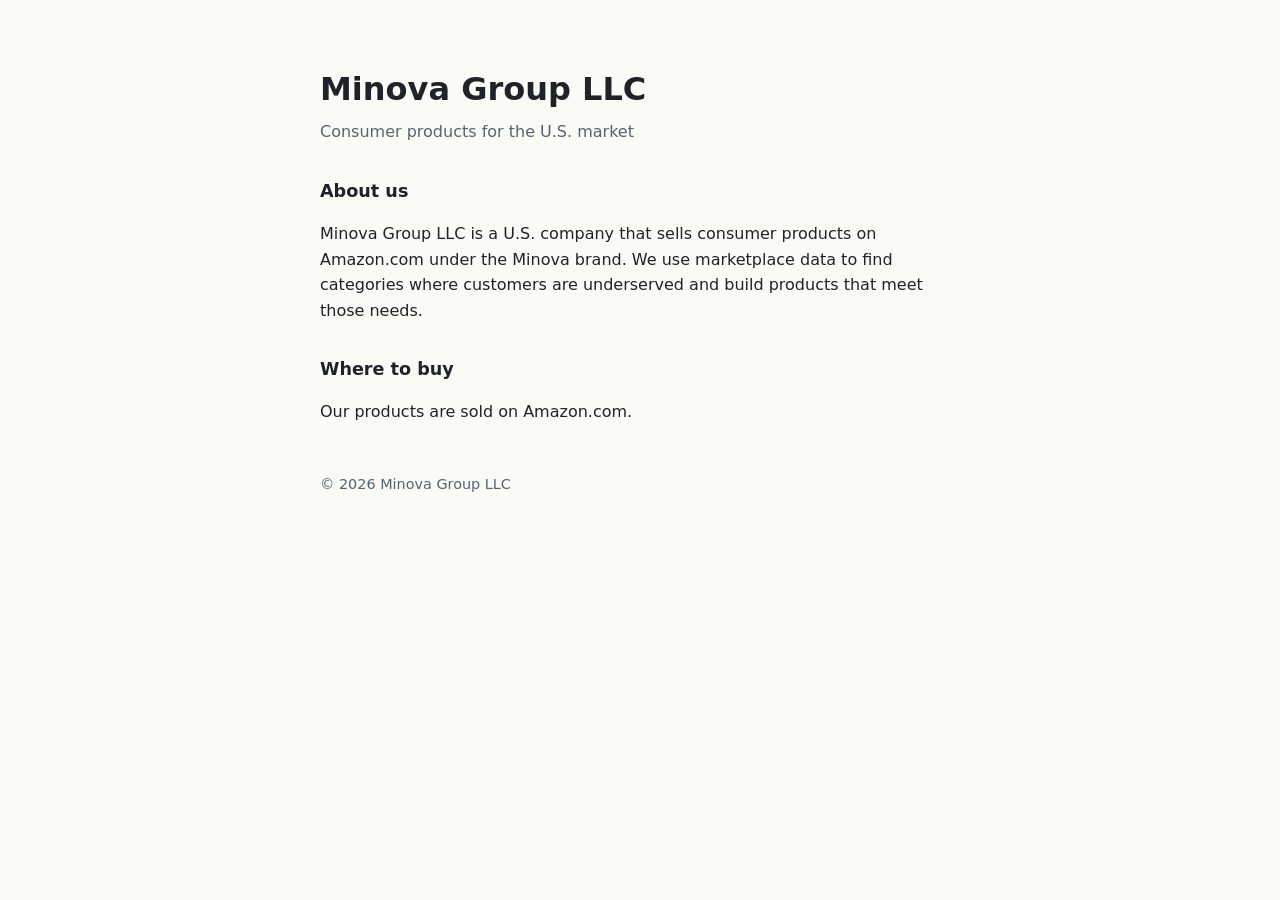
==== minova/index.html @ c59f87cc "Add Minova Group company page Co-Authored-By: Claude Opus 5.5 (1M context) <noreply@anthropic.com> C" ====
<!doctype html>
<html lang="en">
<head>
<meta charset="utf-8">
<meta name="viewport" content="width=device-width, initial-scale=1">
<title>Minova Group LLC</title>
<style>
  body { margin: 0; font-family: system-ui, -apple-system, "Segoe UI", sans-serif; color: #1f2328; background: #fafaf7; line-height: 1.6; }
  main { max-width: 640px; margin: 0 auto; padding: 64px 16px; }
  h1 { font-size: 2rem; margin: 0 0 4px; }
  .sub { color: #59636e; margin: 0 0 32px; }
  h2 { font-size: 1.1rem; margin: 32px 0 8px; }
  footer { margin-top: 48px; color: #59636e; font-size: .9rem; }
</style>
</head>
<body>
<main>
  <h1>Minova Group LLC</h1>
  <p class="sub">Consumer products for the U.S. market</p>
  <h2>About us</h2>
  <p>Minova Group LLC is a U.S. company that sells consumer products on Amazon.com under the Minova brand. We use marketplace data to find categories where customers are underserved and build products that meet those needs.</p>
  <h2>Where to buy</h2>
  <p>Our products are sold on Amazon.com.</p>
  <footer>&copy; 2026 Minova Group LLC</footer>
</main>
</body>
</html>
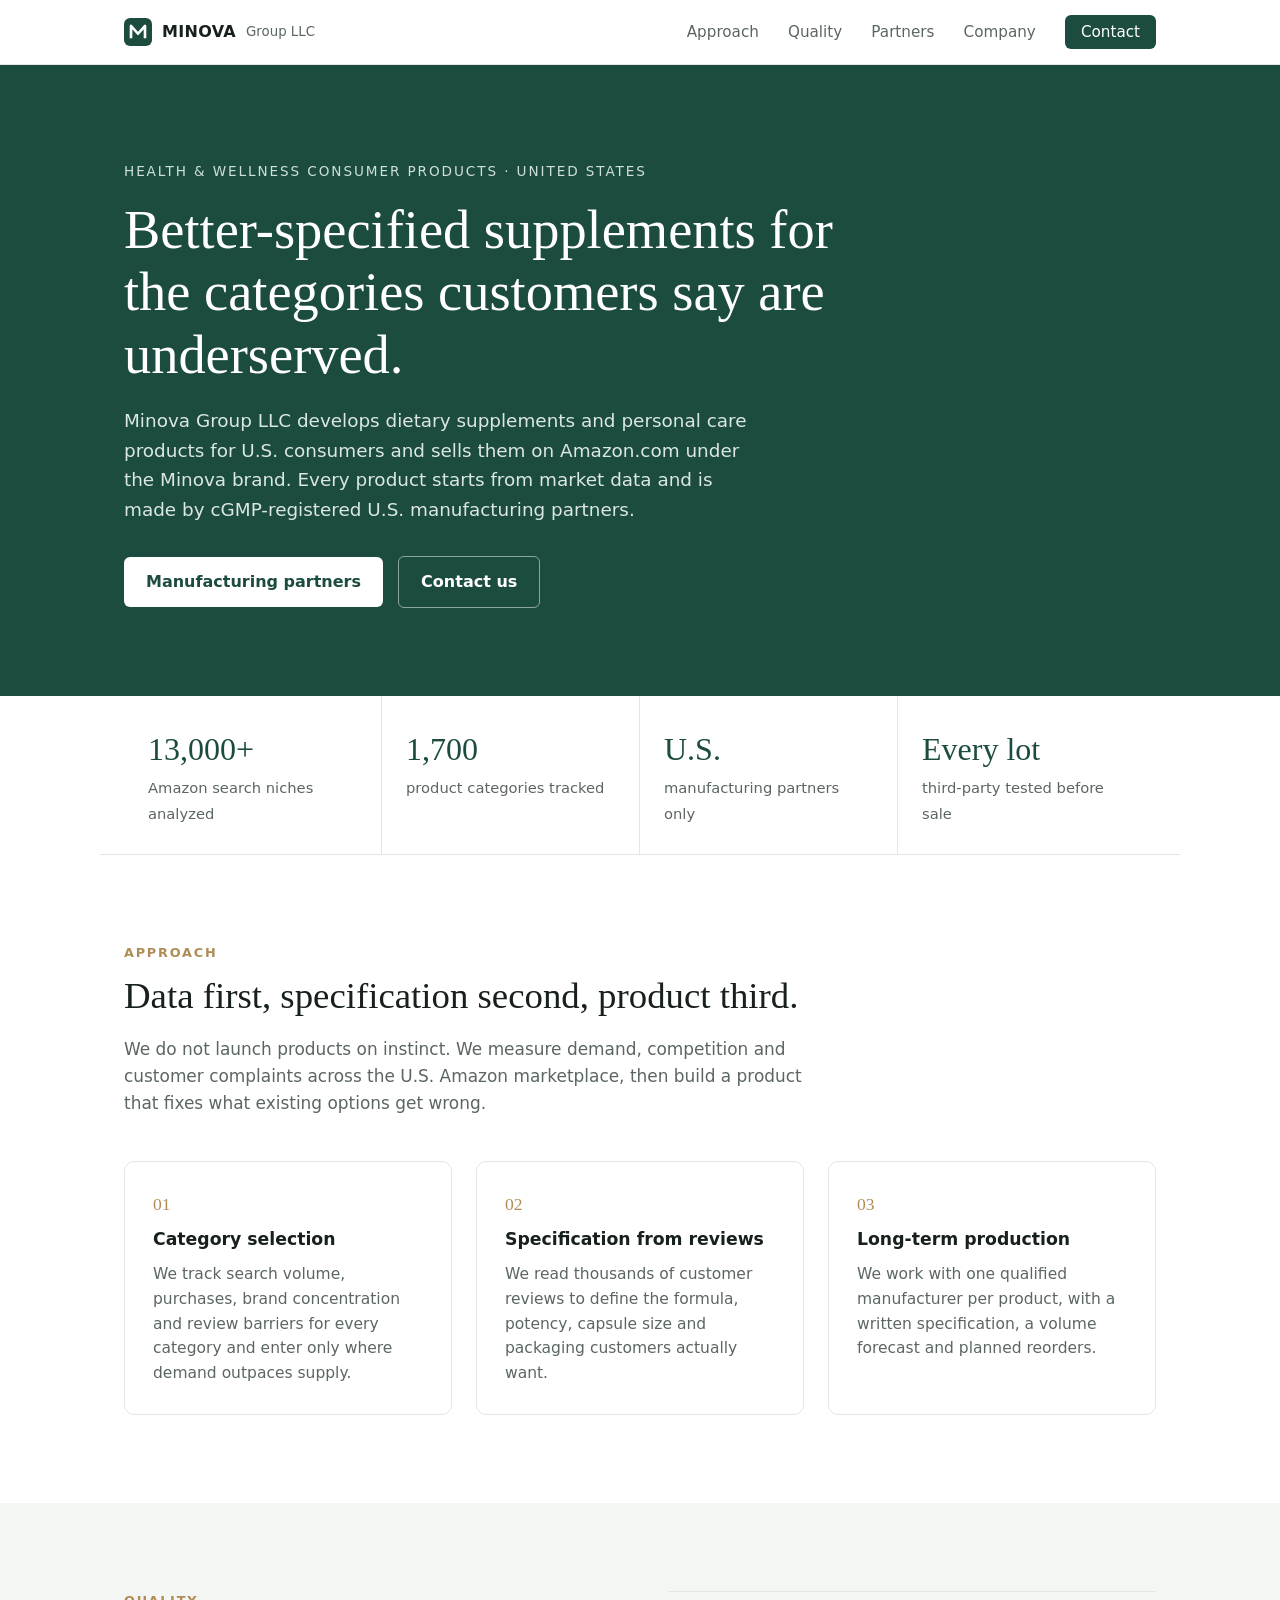
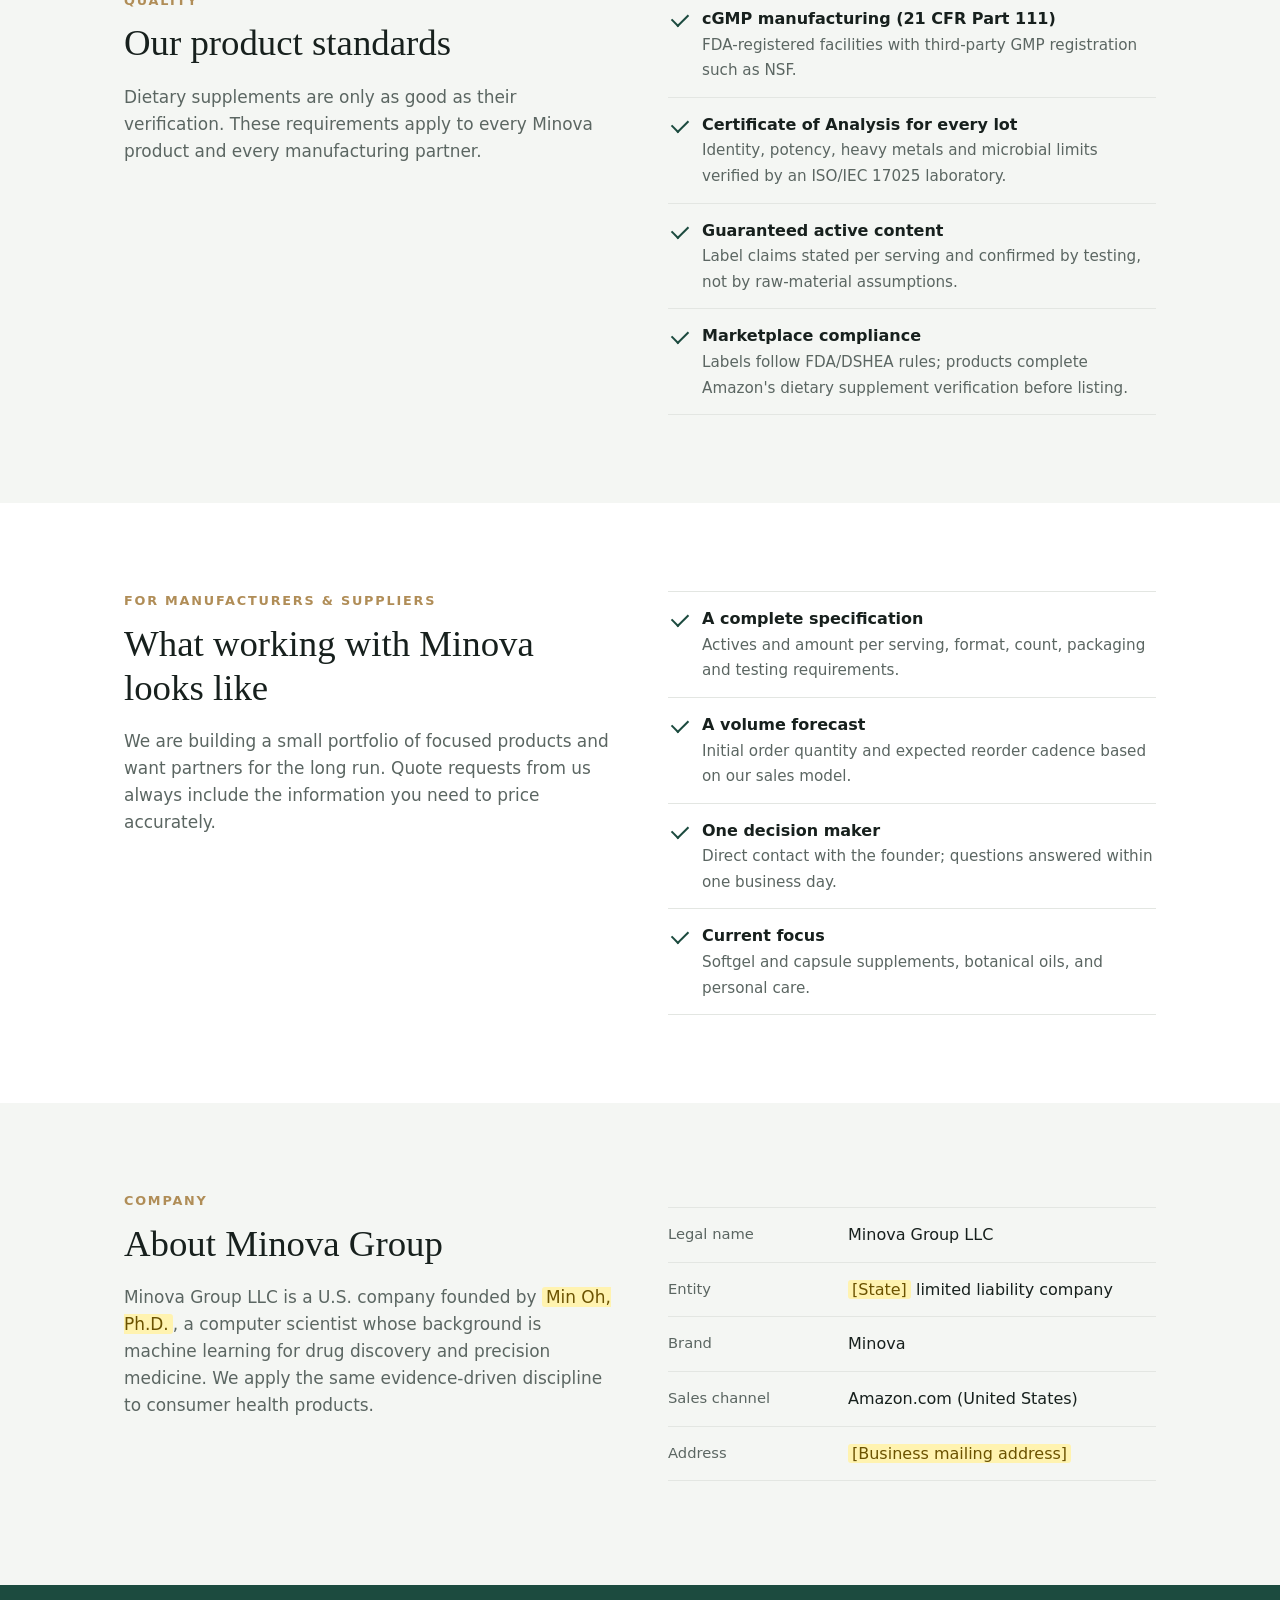
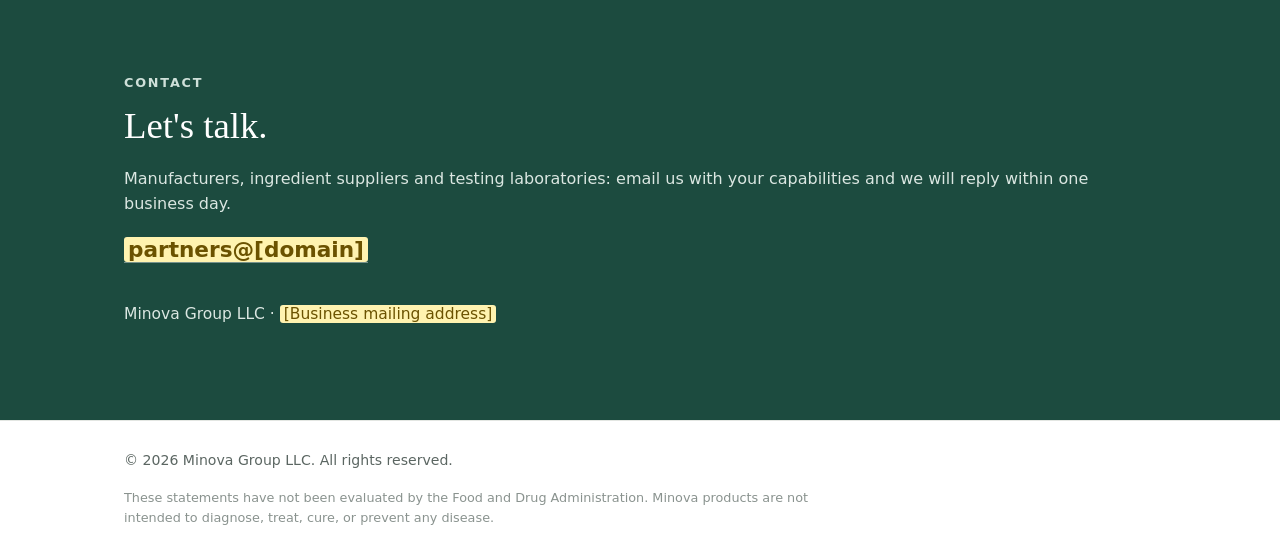
==== commit 127b225d: "Redesign Minova Group company page for supplier outreach Adds approach, quality standards, partner, " ====
--- a/minova/index.html
+++ b/minova/index.html
@@ -4,24 +4,210 @@
 <meta charset="utf-8">
 <meta name="viewport" content="width=device-width, initial-scale=1">
 <title>Minova Group LLC</title>
+<meta name="description" content="Minova Group LLC develops evidence-based dietary supplements and personal care products for U.S. consumers, sold on Amazon.com under the Minova brand.">
+<link rel="icon" href="data:image/svg+xml,%3Csvg xmlns='http://www.w3.org/2000/svg' viewBox='0 0 32 32'%3E%3Crect width='32' height='32' rx='7' fill='%231c4b3f'/%3E%3Cpath d='M8 23V9l8 9 8-9v14' fill='none' stroke='%23fff' stroke-width='3' stroke-linejoin='round'/%3E%3C/svg%3E">
 <style>
-  body { margin: 0; font-family: system-ui, -apple-system, "Segoe UI", sans-serif; color: #1f2328; background: #fafaf7; line-height: 1.6; }
-  main { max-width: 640px; margin: 0 auto; padding: 64px 16px; }
-  h1 { font-size: 2rem; margin: 0 0 4px; }
-  .sub { color: #59636e; margin: 0 0 32px; }
-  h2 { font-size: 1.1rem; margin: 32px 0 8px; }
-  footer { margin-top: 48px; color: #59636e; font-size: .9rem; }
+  :root {
+    --ink: #17201d; --muted: #5b6662; --line: #e3e6e2; --bg: #ffffff; --soft: #f4f6f3;
+    --brand: #1c4b3f; --brand-ink: #ffffff; --accent: #b08d57;
+  }
+  * { box-sizing: border-box; }
+  html { scroll-behavior: smooth; }
+  body { margin: 0; font-family: "Inter", system-ui, -apple-system, "Segoe UI", Roboto, sans-serif; color: var(--ink); background: var(--bg); line-height: 1.6; -webkit-font-smoothing: antialiased; }
+  a { color: var(--brand); }
+  .wrap { max-width: 1080px; margin: 0 auto; padding: 0 24px; }
+
+  header { position: sticky; top: 0; z-index: 10; background: rgba(255,255,255,.94); backdrop-filter: blur(6px); border-bottom: 1px solid var(--line); }
+  .bar { display: flex; align-items: center; justify-content: space-between; height: 64px; }
+  .logo { display: flex; align-items: center; gap: 10px; text-decoration: none; color: var(--ink); font-weight: 700; letter-spacing: .02em; }
+  .logo svg { width: 28px; height: 28px; }
+  .logo small { font-weight: 500; color: var(--muted); letter-spacing: 0; }
+  nav a { color: var(--muted); text-decoration: none; font-size: .95rem; margin-left: 24px; }
+  nav a:hover { color: var(--ink); }
+  nav a.cta { color: var(--brand-ink); background: var(--brand); padding: 8px 16px; border-radius: 6px; }
+
+  .hero { background: var(--brand); color: var(--brand-ink); padding: 96px 0 88px; }
+  .hero .eyebrow { color: #cfe0d9; font-size: .85rem; letter-spacing: .14em; text-transform: uppercase; margin: 0 0 16px; }
+  .hero h1 { font-family: Georgia, "Times New Roman", serif; font-weight: 400; font-size: clamp(2.1rem, 4.6vw, 3.4rem); line-height: 1.15; margin: 0 0 20px; max-width: 760px; }
+  .hero p.lead { font-size: 1.15rem; color: #dbe7e2; max-width: 640px; margin: 0 0 32px; }
+  .btn { display: inline-block; padding: 12px 22px; border-radius: 6px; text-decoration: none; font-weight: 600; }
+  .btn.light { background: #fff; color: var(--brand); }
+  .btn.ghost { color: #fff; border: 1px solid rgba(255,255,255,.5); margin-left: 10px; }
+
+  .stats { display: grid; grid-template-columns: repeat(4, 1fr); border-bottom: 1px solid var(--line); }
+  .stat { padding: 28px 24px; border-right: 1px solid var(--line); }
+  .stat:last-child { border-right: 0; }
+  .stat b { display: block; font-family: Georgia, serif; font-weight: 400; font-size: 2rem; color: var(--brand); }
+  .stat span { color: var(--muted); font-size: .92rem; }
+
+  section { padding: 88px 0; }
+  section.alt { background: var(--soft); }
+  .kicker { color: var(--accent); font-size: .8rem; letter-spacing: .14em; text-transform: uppercase; font-weight: 600; margin: 0 0 10px; }
+  h2 { font-family: Georgia, serif; font-weight: 400; font-size: clamp(1.7rem, 3vw, 2.3rem); line-height: 1.2; margin: 0 0 18px; }
+  .intro { max-width: 680px; color: var(--muted); font-size: 1.06rem; margin: 0 0 44px; }
+  .grid { display: grid; grid-template-columns: repeat(3, 1fr); gap: 24px; }
+  .card { background: #fff; border: 1px solid var(--line); border-radius: 10px; padding: 28px; }
+  .card .n { font-family: Georgia, serif; color: var(--accent); font-size: 1.1rem; }
+  .card h3 { font-size: 1.08rem; margin: 8px 0 8px; }
+  .card p { margin: 0; color: var(--muted); font-size: .97rem; }
+
+  .two { display: grid; grid-template-columns: 1fr 1fr; gap: 56px; align-items: start; }
+  ul.checks { list-style: none; padding: 0; margin: 0; }
+  ul.checks li { padding: 14px 0 14px 34px; border-top: 1px solid var(--line); position: relative; }
+  ul.checks li:last-child { border-bottom: 1px solid var(--line); }
+  ul.checks li::before { content: ""; position: absolute; left: 4px; top: 21px; width: 14px; height: 8px; border-left: 2px solid var(--brand); border-bottom: 2px solid var(--brand); transform: rotate(-45deg); }
+  ul.checks li b { display: block; }
+  ul.checks li span { color: var(--muted); font-size: .95rem; }
+
+  .facts { display: grid; grid-template-columns: 180px 1fr; gap: 0; border-top: 1px solid var(--line); }
+  .facts dt, .facts dd { margin: 0; padding: 14px 0; border-bottom: 1px solid var(--line); }
+  .facts dt { color: var(--muted); font-size: .92rem; }
+
+  .contact { background: var(--brand); color: #fff; }
+  .contact h2 { color: #fff; }
+  .contact p { color: #dbe7e2; }
+  .contact .mail { font-size: 1.35rem; color: #fff; font-weight: 600; text-decoration: none; border-bottom: 1px solid rgba(255,255,255,.4); }
+  .contact .list { margin-top: 28px; color: #dbe7e2; font-size: .97rem; }
+  .contact .list div { padding: 6px 0; }
+
+  footer { padding: 28px 0; color: var(--muted); font-size: .88rem; border-top: 1px solid var(--line); }
+  footer .wrap { display: flex; justify-content: space-between; gap: 16px; flex-wrap: wrap; }
+  .fine { font-size: .8rem; color: #8a938f; max-width: 720px; }
+
+  .todo { background: #fff3b0; color: #6b5200; padding: 0 4px; border-radius: 3px; }
+
+  @media (max-width: 860px) {
+    nav a:not(.cta) { display: none; }
+    .stats { grid-template-columns: repeat(2, 1fr); }
+    .stat:nth-child(2) { border-right: 0; }
+    .stat:nth-child(-n+2) { border-bottom: 1px solid var(--line); }
+    .grid, .two { grid-template-columns: 1fr; gap: 20px; }
+    .facts { grid-template-columns: 1fr; }
+    .facts dt { border-bottom: 0; padding-bottom: 0; }
+    section { padding: 64px 0; }
+    .hero { padding: 72px 0 64px; }
+    .btn.ghost { margin: 12px 0 0; }
+    .wrap { padding: 0 16px; }
+  }
 </style>
 </head>
 <body>
-<main>
-  <h1>Minova Group LLC</h1>
-  <p class="sub">Consumer products for the U.S. market</p>
-  <h2>About us</h2>
-  <p>Minova Group LLC is a U.S. company that sells consumer products on Amazon.com under the Minova brand. We use marketplace data to find categories where customers are underserved and build products that meet those needs.</p>
-  <h2>Where to buy</h2>
-  <p>Our products are sold on Amazon.com.</p>
-  <footer>&copy; 2026 Minova Group LLC</footer>
+
+<header>
+  <div class="wrap bar">
+    <a class="logo" href="#top" aria-label="Minova Group home">
+      <svg viewBox="0 0 32 32" aria-hidden="true"><rect width="32" height="32" rx="7" fill="#1c4b3f"/><path d="M8 23V9l8 9 8-9v14" fill="none" stroke="#fff" stroke-width="3" stroke-linejoin="round"/></svg>
+      MINOVA <small>Group LLC</small>
+    </a>
+    <nav>
+      <a href="#approach">Approach</a>
+      <a href="#quality">Quality</a>
+      <a href="#partners">Partners</a>
+      <a href="#company">Company</a>
+      <a class="cta" href="#contact">Contact</a>
+    </nav>
+  </div>
+</header>
+
+<main id="top">
+  <div class="hero">
+    <div class="wrap">
+      <p class="eyebrow">Health &amp; wellness consumer products · United States</p>
+      <h1>Better-specified supplements for the categories customers say are underserved.</h1>
+      <p class="lead">Minova Group LLC develops dietary supplements and personal care products for U.S. consumers and sells them on Amazon.com under the Minova brand. Every product starts from market data and is made by cGMP-registered U.S. manufacturing partners.</p>
+      <a class="btn light" href="#partners">Manufacturing partners</a>
+      <a class="btn ghost" href="#contact">Contact us</a>
+    </div>
+  </div>
+
+  <div class="wrap stats">
+    <div class="stat"><b>13,000+</b><span>Amazon search niches analyzed</span></div>
+    <div class="stat"><b>1,700</b><span>product categories tracked</span></div>
+    <div class="stat"><b>U.S.</b><span>manufacturing partners only</span></div>
+    <div class="stat"><b>Every lot</b><span>third-party tested before sale</span></div>
+  </div>
+
+  <section id="approach">
+    <div class="wrap">
+      <p class="kicker">Approach</p>
+      <h2>Data first, specification second, product third.</h2>
+      <p class="intro">We do not launch products on instinct. We measure demand, competition and customer complaints across the U.S. Amazon marketplace, then build a product that fixes what existing options get wrong.</p>
+      <div class="grid">
+        <div class="card"><div class="n">01</div><h3>Category selection</h3><p>We track search volume, purchases, brand concentration and review barriers for every category and enter only where demand outpaces supply.</p></div>
+        <div class="card"><div class="n">02</div><h3>Specification from reviews</h3><p>We read thousands of customer reviews to define the formula, potency, capsule size and packaging customers actually want.</p></div>
+        <div class="card"><div class="n">03</div><h3>Long-term production</h3><p>We work with one qualified manufacturer per product, with a written specification, a volume forecast and planned reorders.</p></div>
+      </div>
+    </div>
+  </section>
+
+  <section id="quality" class="alt">
+    <div class="wrap two">
+      <div>
+        <p class="kicker">Quality</p>
+        <h2>Our product standards</h2>
+        <p class="intro" style="margin-bottom:0">Dietary supplements are only as good as their verification. These requirements apply to every Minova product and every manufacturing partner.</p>
+      </div>
+      <ul class="checks">
+        <li><b>cGMP manufacturing (21 CFR Part 111)</b><span>FDA-registered facilities with third-party GMP registration such as NSF.</span></li>
+        <li><b>Certificate of Analysis for every lot</b><span>Identity, potency, heavy metals and microbial limits verified by an ISO/IEC 17025 laboratory.</span></li>
+        <li><b>Guaranteed active content</b><span>Label claims stated per serving and confirmed by testing, not by raw-material assumptions.</span></li>
+        <li><b>Marketplace compliance</b><span>Labels follow FDA/DSHEA rules; products complete Amazon's dietary supplement verification before listing.</span></li>
+      </ul>
+    </div>
+  </section>
+
+  <section id="partners">
+    <div class="wrap two">
+      <div>
+        <p class="kicker">For manufacturers &amp; suppliers</p>
+        <h2>What working with Minova looks like</h2>
+        <p class="intro" style="margin-bottom:0">We are building a small portfolio of focused products and want partners for the long run. Quote requests from us always include the information you need to price accurately.</p>
+      </div>
+      <ul class="checks">
+        <li><b>A complete specification</b><span>Actives and amount per serving, format, count, packaging and testing requirements.</span></li>
+        <li><b>A volume forecast</b><span>Initial order quantity and expected reorder cadence based on our sales model.</span></li>
+        <li><b>One decision maker</b><span>Direct contact with the founder; questions answered within one business day.</span></li>
+        <li><b>Current focus</b><span>Softgel and capsule supplements, botanical oils, and personal care.</span></li>
+      </ul>
+    </div>
+  </section>
+
+  <section id="company" class="alt">
+    <div class="wrap two">
+      <div>
+        <p class="kicker">Company</p>
+        <h2>About Minova Group</h2>
+        <p class="intro">Minova Group LLC is a U.S. company founded by <span class="todo">Min Oh, Ph.D.</span>, a computer scientist whose background is machine learning for drug discovery and precision medicine. We apply the same evidence-driven discipline to consumer health products.</p>
+      </div>
+      <dl class="facts">
+        <dt>Legal name</dt><dd>Minova Group LLC</dd>
+        <dt>Entity</dt><dd><span class="todo">[State]</span> limited liability company</dd>
+        <dt>Brand</dt><dd>Minova</dd>
+        <dt>Sales channel</dt><dd>Amazon.com (United States)</dd>
+        <dt>Address</dt><dd><span class="todo">[Business mailing address]</span></dd>
+      </dl>
+    </div>
+  </section>
+
+  <section id="contact" class="contact">
+    <div class="wrap">
+      <p class="kicker" style="color:#cfe0d9">Contact</p>
+      <h2>Let's talk.</h2>
+      <p>Manufacturers, ingredient suppliers and testing laboratories: email us with your capabilities and we will reply within one business day.</p>
+      <a class="mail" href="mailto:partners@minovagroup.com"><span class="todo">partners@[domain]</span></a>
+      <div class="list">
+        <div>Minova Group LLC · <span class="todo">[Business mailing address]</span></div>
+      </div>
+    </div>
+  </section>
 </main>
+
+<footer>
+  <div class="wrap">
+    <span>&copy; 2026 Minova Group LLC. All rights reserved.</span>
+    <span class="fine">These statements have not been evaluated by the Food and Drug Administration. Minova products are not intended to diagnose, treat, cure, or prevent any disease.</span>
+  </div>
+</footer>
+
 </body>
 </html>
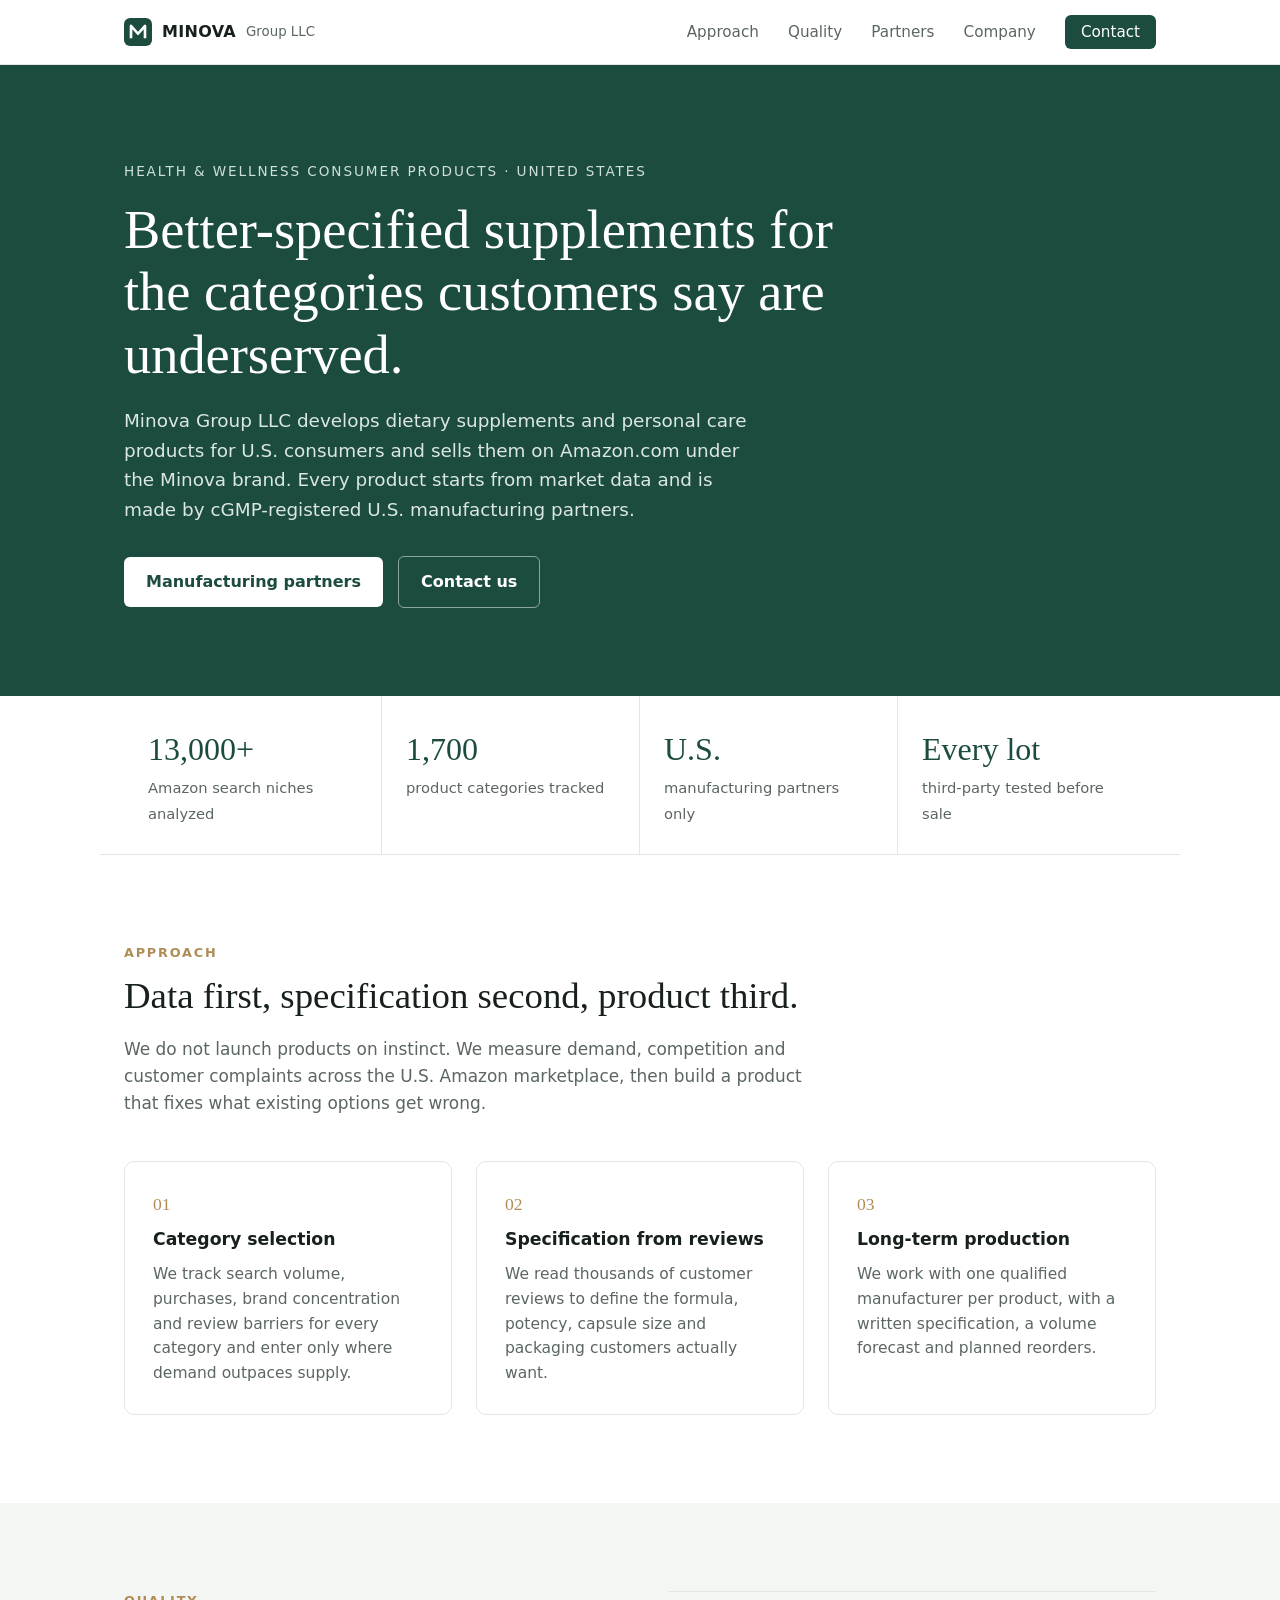
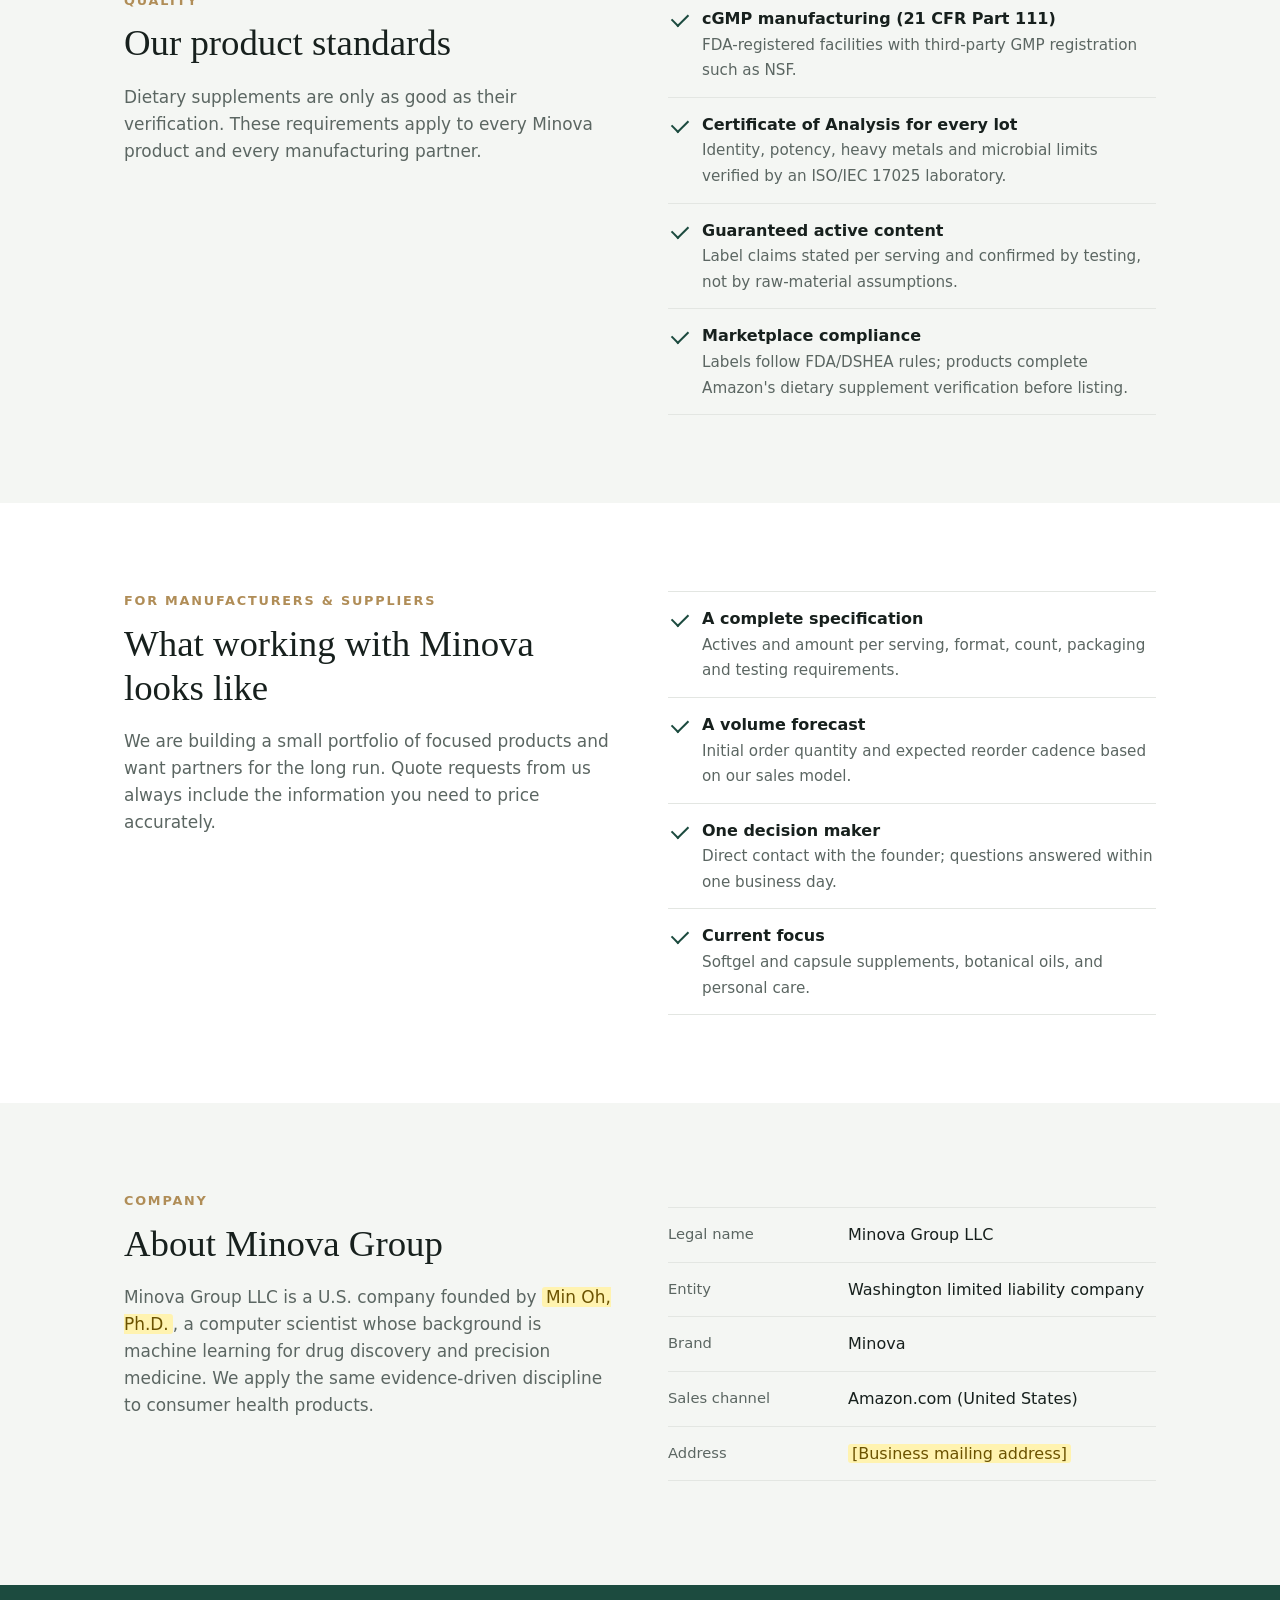
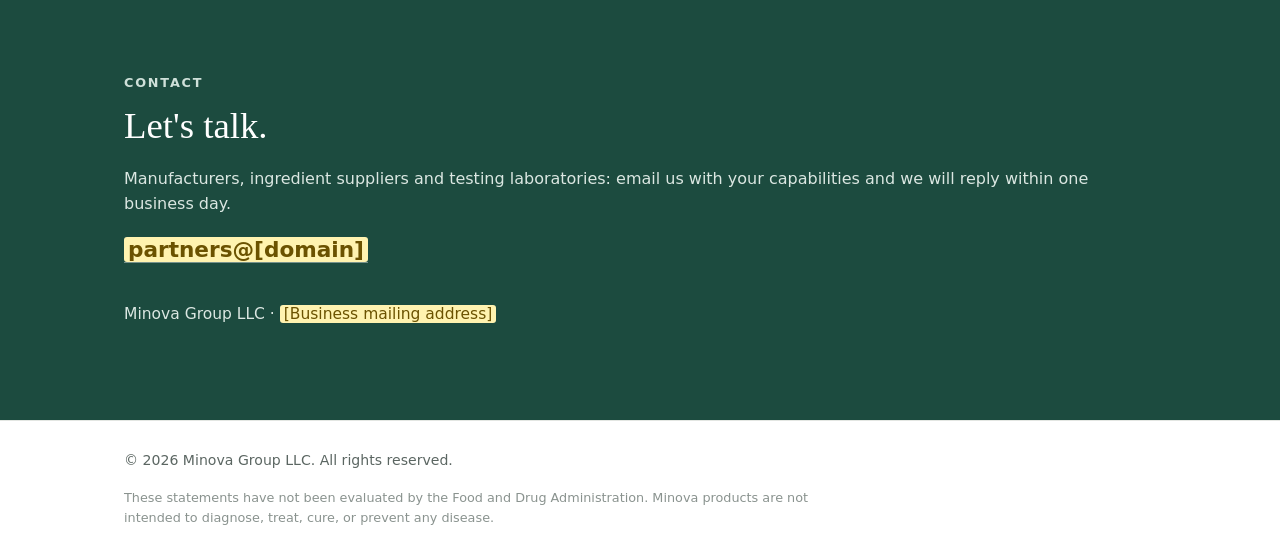
==== commit 0e05a7a2: "Set entity state to Washington Co-Authored-By: Claude Opus 5.5 <noreply@anthropic.com> Claude-Sessio" ====
--- a/minova/index.html
+++ b/minova/index.html
@@ -181,7 +181,7 @@
       </div>
       <dl class="facts">
         <dt>Legal name</dt><dd>Minova Group LLC</dd>
-        <dt>Entity</dt><dd><span class="todo">[State]</span> limited liability company</dd>
+        <dt>Entity</dt><dd>Washington limited liability company</dd>
         <dt>Brand</dt><dd>Minova</dd>
         <dt>Sales channel</dt><dd>Amazon.com (United States)</dd>
         <dt>Address</dt><dd><span class="todo">[Business mailing address]</span></dd>
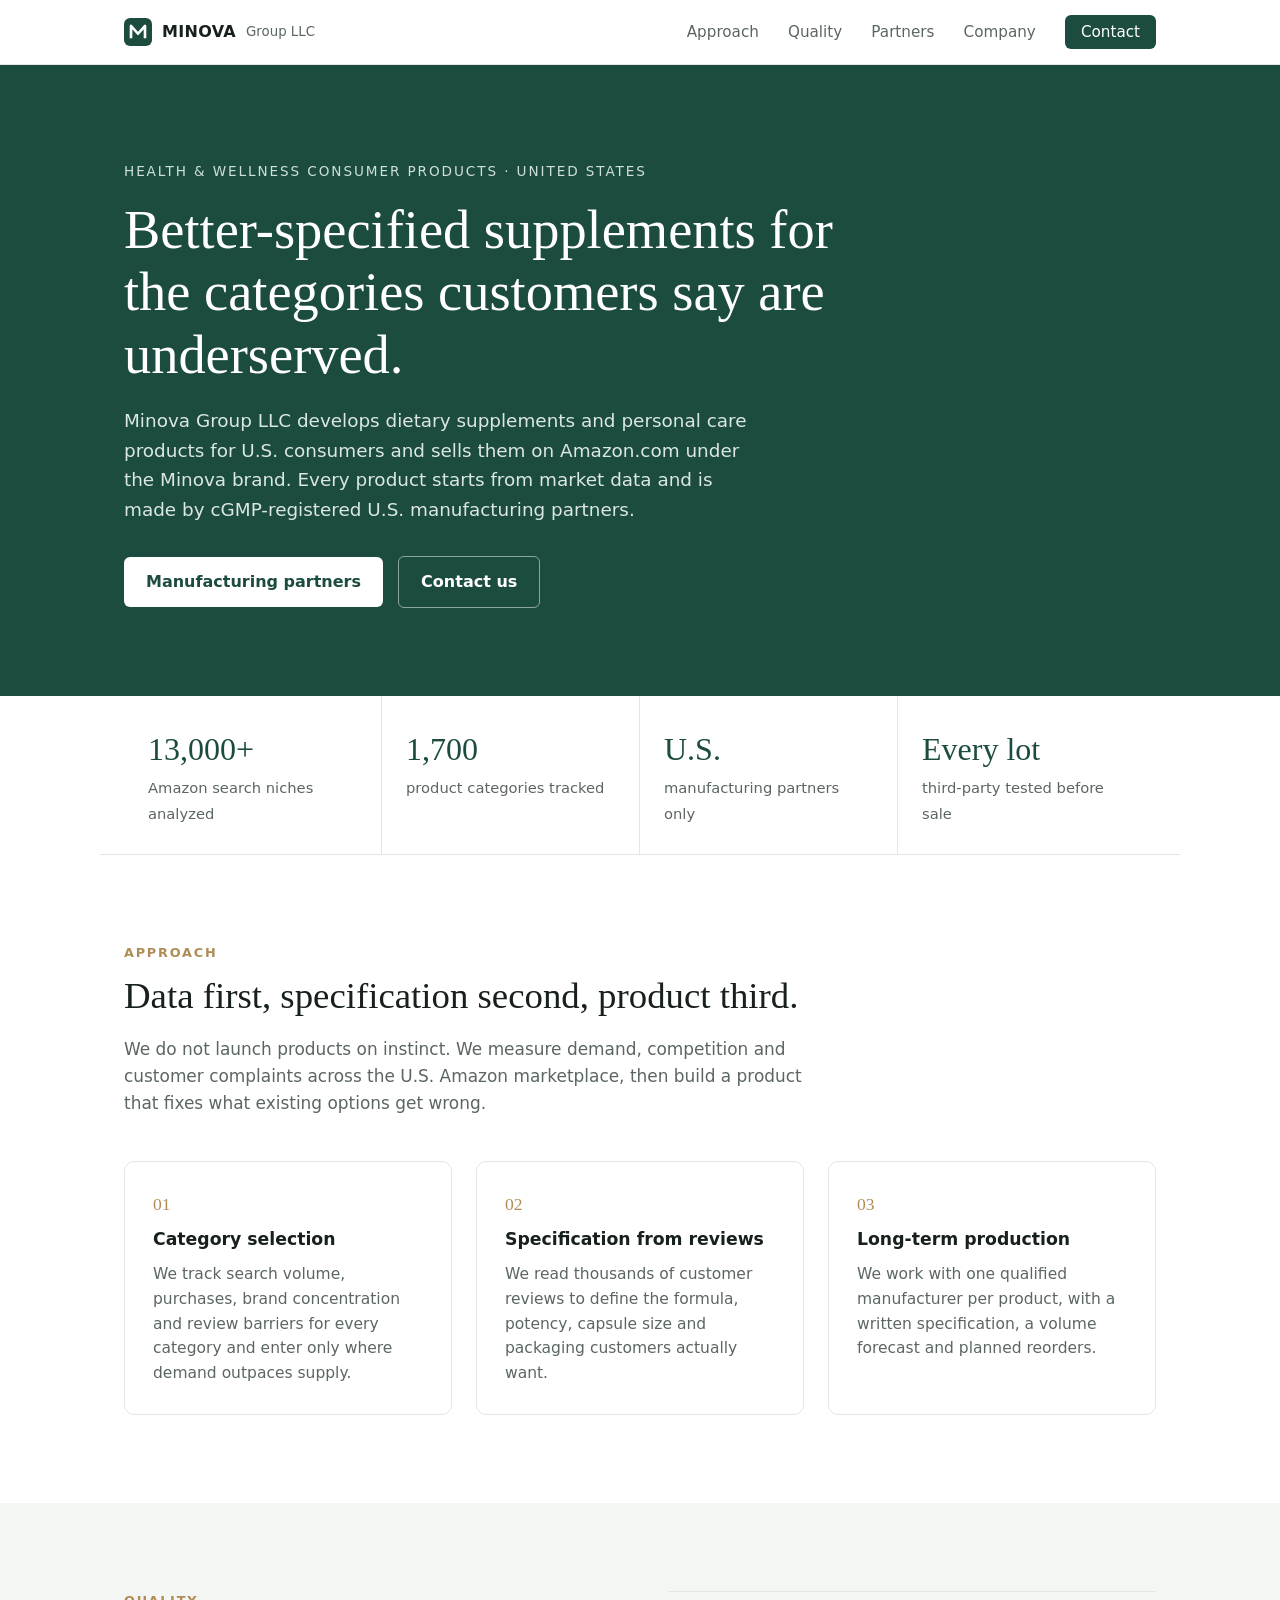
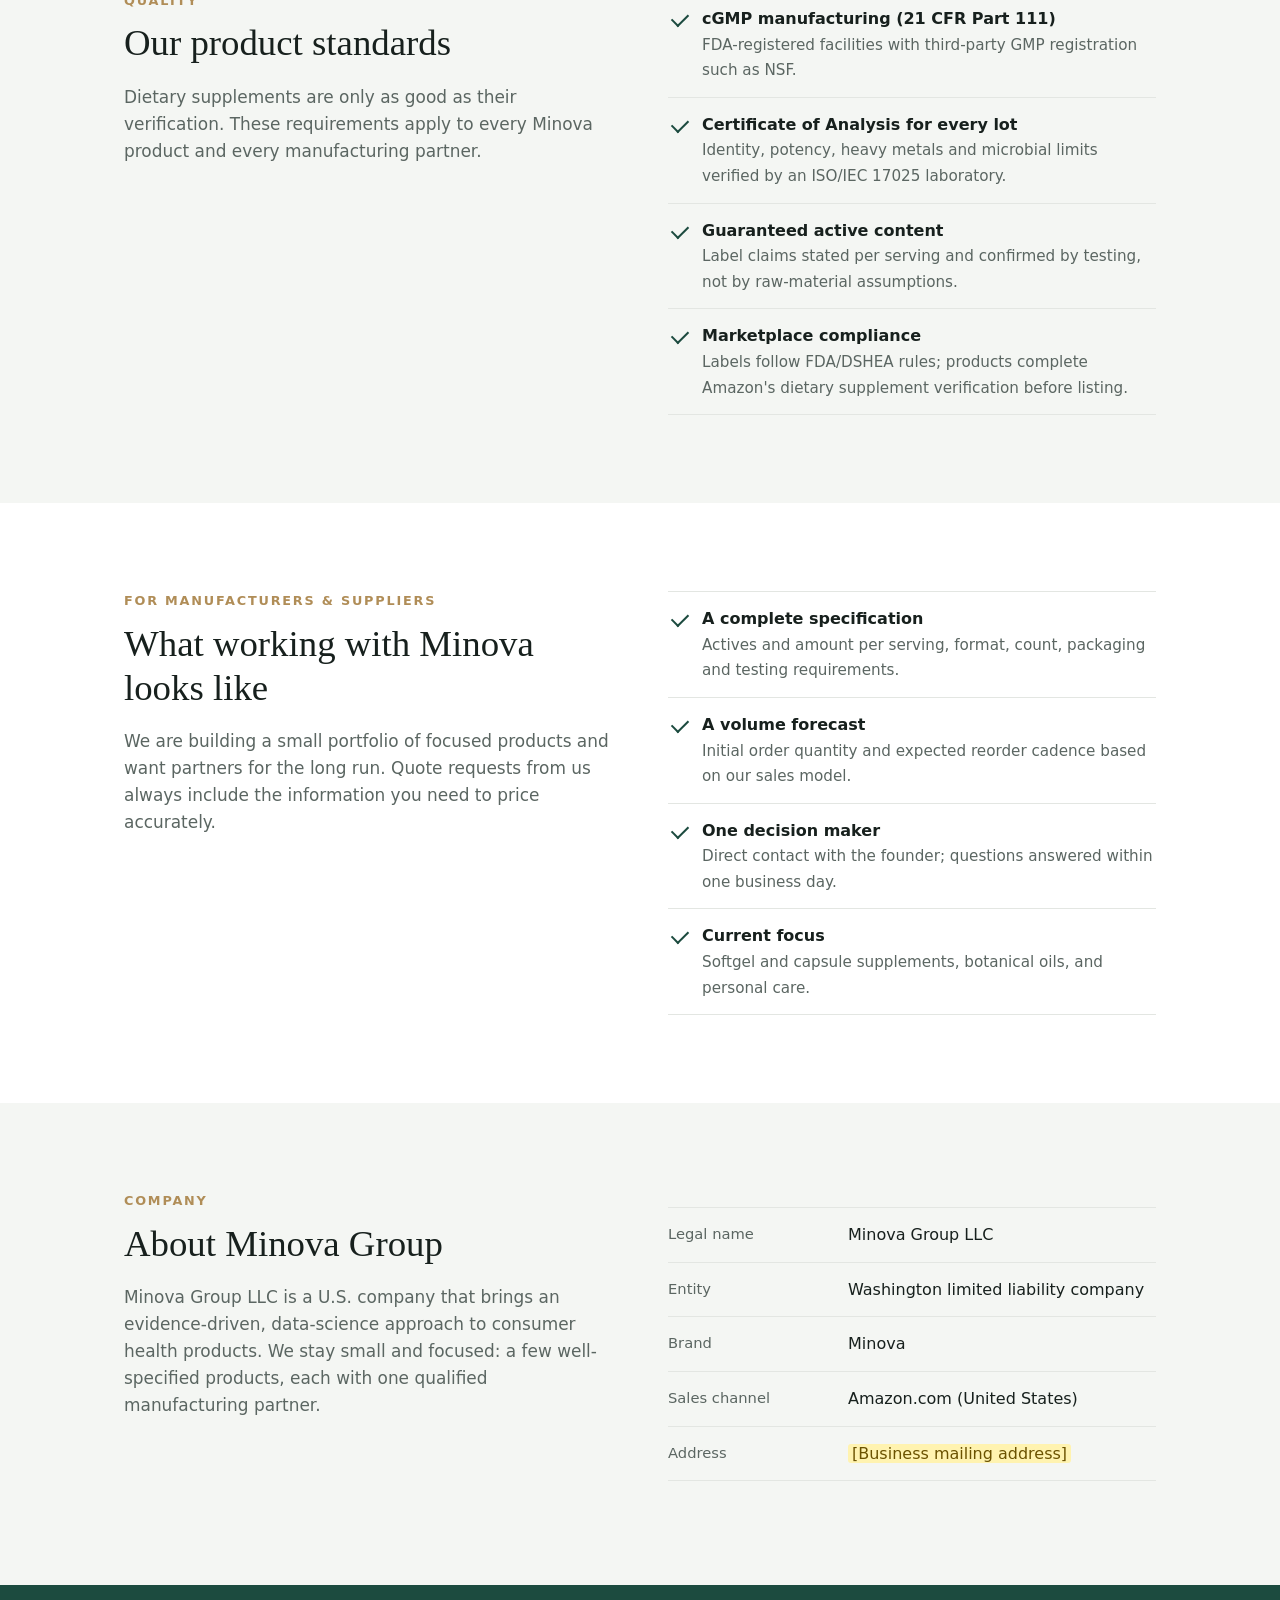
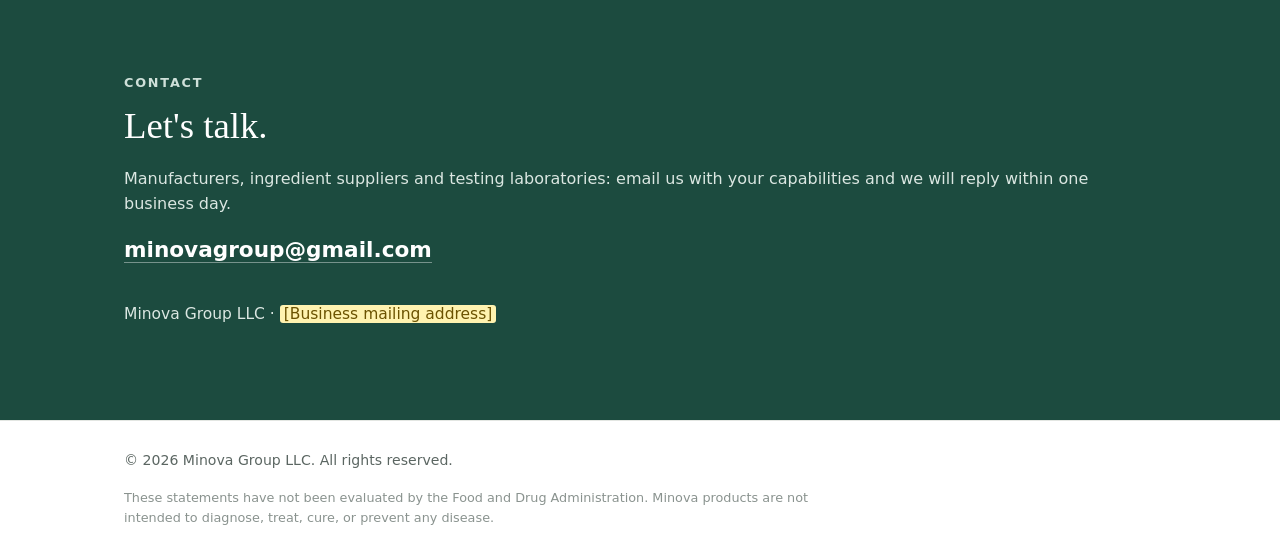
==== commit f51c510c: "Drop founder line; use company Gmail as contact Co-Authored-By: Claude Opus 5.5 <noreply@anthropic.c" ====
--- a/minova/index.html
+++ b/minova/index.html
@@ -177,7 +177,7 @@
       <div>
         <p class="kicker">Company</p>
         <h2>About Minova Group</h2>
-        <p class="intro">Minova Group LLC is a U.S. company founded by <span class="todo">Min Oh, Ph.D.</span>, a computer scientist whose background is machine learning for drug discovery and precision medicine. We apply the same evidence-driven discipline to consumer health products.</p>
+        <p class="intro">Minova Group LLC is a U.S. company that brings an evidence-driven, data-science approach to consumer health products. We stay small and focused: a few well-specified products, each with one qualified manufacturing partner.</p>
       </div>
       <dl class="facts">
         <dt>Legal name</dt><dd>Minova Group LLC</dd>
@@ -194,7 +194,7 @@
       <p class="kicker" style="color:#cfe0d9">Contact</p>
       <h2>Let's talk.</h2>
       <p>Manufacturers, ingredient suppliers and testing laboratories: email us with your capabilities and we will reply within one business day.</p>
-      <a class="mail" href="mailto:partners@minovagroup.com"><span class="todo">partners@[domain]</span></a>
+      <a class="mail" href="mailto:minovagroup@gmail.com">minovagroup@gmail.com</a>
       <div class="list">
         <div>Minova Group LLC · <span class="todo">[Business mailing address]</span></div>
       </div>
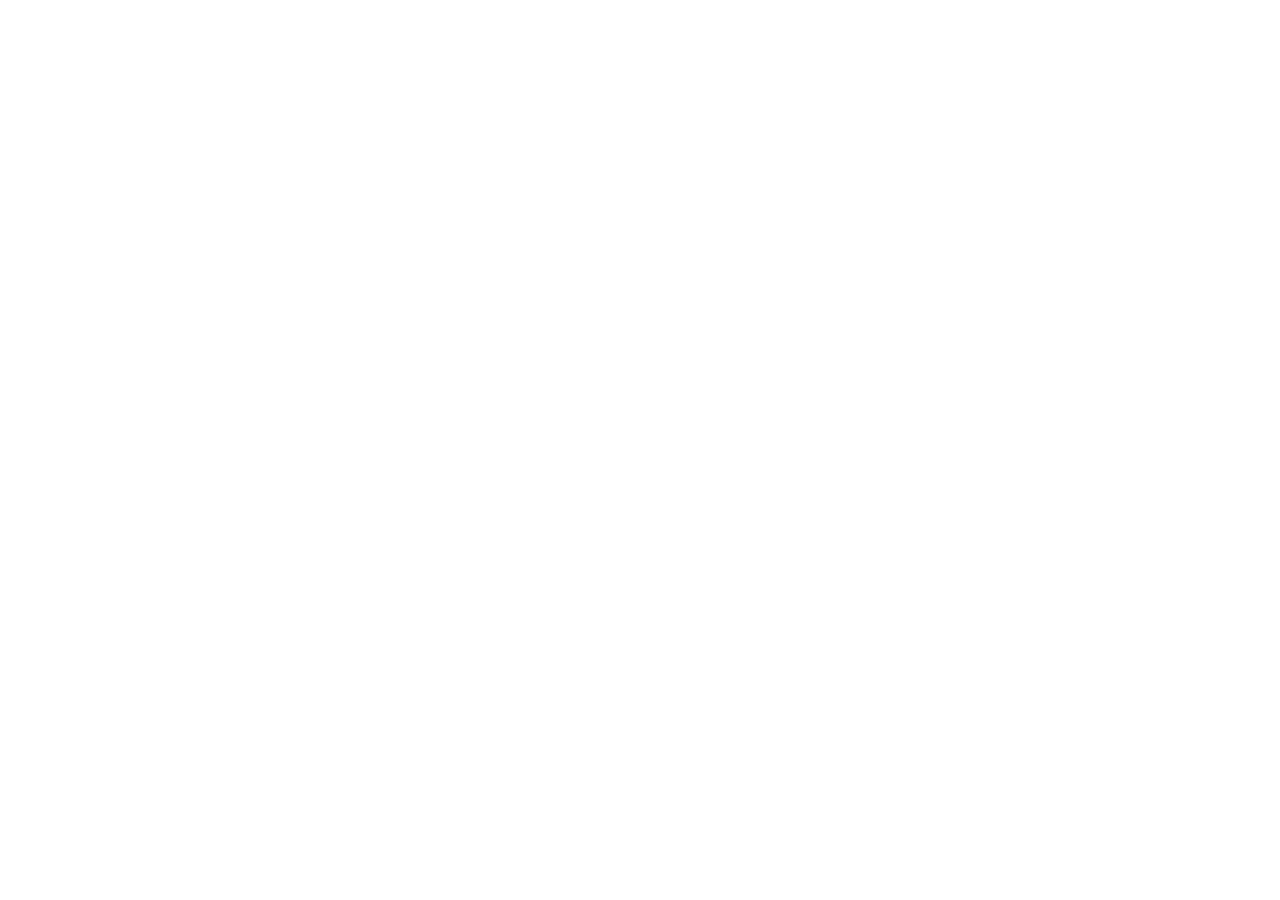
==== commit e6306e15: "Redirect /minova to minova-group.com Co-Authored-By: Claude Fable 5.2 <noreply@anthropic.com> Claude" ====
--- a/minova/index.html
+++ b/minova/index.html
@@ -2,212 +2,12 @@
 <html lang="en">
 <head>
 <meta charset="utf-8">
-<meta name="viewport" content="width=device-width, initial-scale=1">
 <title>Minova Group LLC</title>
-<meta name="description" content="Minova Group LLC develops evidence-based dietary supplements and personal care products for U.S. consumers, sold on Amazon.com under the Minova brand.">
-<link rel="icon" href="data:image/svg+xml,%3Csvg xmlns='http://www.w3.org/2000/svg' viewBox='0 0 32 32'%3E%3Crect width='32' height='32' rx='7' fill='%231c4b3f'/%3E%3Cpath d='M8 23V9l8 9 8-9v14' fill='none' stroke='%23fff' stroke-width='3' stroke-linejoin='round'/%3E%3C/svg%3E">
-<style>
-  :root {
-    --ink: #17201d; --muted: #5b6662; --line: #e3e6e2; --bg: #ffffff; --soft: #f4f6f3;
-    --brand: #1c4b3f; --brand-ink: #ffffff; --accent: #b08d57;
-  }
-  * { box-sizing: border-box; }
-  html { scroll-behavior: smooth; }
-  body { margin: 0; font-family: "Inter", system-ui, -apple-system, "Segoe UI", Roboto, sans-serif; color: var(--ink); background: var(--bg); line-height: 1.6; -webkit-font-smoothing: antialiased; }
-  a { color: var(--brand); }
-  .wrap { max-width: 1080px; margin: 0 auto; padding: 0 24px; }
-
-  header { position: sticky; top: 0; z-index: 10; background: rgba(255,255,255,.94); backdrop-filter: blur(6px); border-bottom: 1px solid var(--line); }
-  .bar { display: flex; align-items: center; justify-content: space-between; height: 64px; }
-  .logo { display: flex; align-items: center; gap: 10px; text-decoration: none; color: var(--ink); font-weight: 700; letter-spacing: .02em; }
-  .logo svg { width: 28px; height: 28px; }
-  .logo small { font-weight: 500; color: var(--muted); letter-spacing: 0; }
-  nav a { color: var(--muted); text-decoration: none; font-size: .95rem; margin-left: 24px; }
-  nav a:hover { color: var(--ink); }
-  nav a.cta { color: var(--brand-ink); background: var(--brand); padding: 8px 16px; border-radius: 6px; }
-
-  .hero { background: var(--brand); color: var(--brand-ink); padding: 96px 0 88px; }
-  .hero .eyebrow { color: #cfe0d9; font-size: .85rem; letter-spacing: .14em; text-transform: uppercase; margin: 0 0 16px; }
-  .hero h1 { font-family: Georgia, "Times New Roman", serif; font-weight: 400; font-size: clamp(2.1rem, 4.6vw, 3.4rem); line-height: 1.15; margin: 0 0 20px; max-width: 760px; }
-  .hero p.lead { font-size: 1.15rem; color: #dbe7e2; max-width: 640px; margin: 0 0 32px; }
-  .btn { display: inline-block; padding: 12px 22px; border-radius: 6px; text-decoration: none; font-weight: 600; }
-  .btn.light { background: #fff; color: var(--brand); }
-  .btn.ghost { color: #fff; border: 1px solid rgba(255,255,255,.5); margin-left: 10px; }
-
-  .stats { display: grid; grid-template-columns: repeat(4, 1fr); border-bottom: 1px solid var(--line); }
-  .stat { padding: 28px 24px; border-right: 1px solid var(--line); }
-  .stat:last-child { border-right: 0; }
-  .stat b { display: block; font-family: Georgia, serif; font-weight: 400; font-size: 2rem; color: var(--brand); }
-  .stat span { color: var(--muted); font-size: .92rem; }
-
-  section { padding: 88px 0; }
-  section.alt { background: var(--soft); }
-  .kicker { color: var(--accent); font-size: .8rem; letter-spacing: .14em; text-transform: uppercase; font-weight: 600; margin: 0 0 10px; }
-  h2 { font-family: Georgia, serif; font-weight: 400; font-size: clamp(1.7rem, 3vw, 2.3rem); line-height: 1.2; margin: 0 0 18px; }
-  .intro { max-width: 680px; color: var(--muted); font-size: 1.06rem; margin: 0 0 44px; }
-  .grid { display: grid; grid-template-columns: repeat(3, 1fr); gap: 24px; }
-  .card { background: #fff; border: 1px solid var(--line); border-radius: 10px; padding: 28px; }
-  .card .n { font-family: Georgia, serif; color: var(--accent); font-size: 1.1rem; }
-  .card h3 { font-size: 1.08rem; margin: 8px 0 8px; }
-  .card p { margin: 0; color: var(--muted); font-size: .97rem; }
-
-  .two { display: grid; grid-template-columns: 1fr 1fr; gap: 56px; align-items: start; }
-  ul.checks { list-style: none; padding: 0; margin: 0; }
-  ul.checks li { padding: 14px 0 14px 34px; border-top: 1px solid var(--line); position: relative; }
-  ul.checks li:last-child { border-bottom: 1px solid var(--line); }
-  ul.checks li::before { content: ""; position: absolute; left: 4px; top: 21px; width: 14px; height: 8px; border-left: 2px solid var(--brand); border-bottom: 2px solid var(--brand); transform: rotate(-45deg); }
-  ul.checks li b { display: block; }
-  ul.checks li span { color: var(--muted); font-size: .95rem; }
-
-  .facts { display: grid; grid-template-columns: 180px 1fr; gap: 0; border-top: 1px solid var(--line); }
-  .facts dt, .facts dd { margin: 0; padding: 14px 0; border-bottom: 1px solid var(--line); }
-  .facts dt { color: var(--muted); font-size: .92rem; }
-
-  .contact { background: var(--brand); color: #fff; }
-  .contact h2 { color: #fff; }
-  .contact p { color: #dbe7e2; }
-  .contact .mail { font-size: 1.35rem; color: #fff; font-weight: 600; text-decoration: none; border-bottom: 1px solid rgba(255,255,255,.4); }
-  .contact .list { margin-top: 28px; color: #dbe7e2; font-size: .97rem; }
-  .contact .list div { padding: 6px 0; }
-
-  footer { padding: 28px 0; color: var(--muted); font-size: .88rem; border-top: 1px solid var(--line); }
-  footer .wrap { display: flex; justify-content: space-between; gap: 16px; flex-wrap: wrap; }
-  .fine { font-size: .8rem; color: #8a938f; max-width: 720px; }
-
-  .todo { background: #fff3b0; color: #6b5200; padding: 0 4px; border-radius: 3px; }
-
-  @media (max-width: 860px) {
-    nav a:not(.cta) { display: none; }
-    .stats { grid-template-columns: repeat(2, 1fr); }
-    .stat:nth-child(2) { border-right: 0; }
-    .stat:nth-child(-n+2) { border-bottom: 1px solid var(--line); }
-    .grid, .two { grid-template-columns: 1fr; gap: 20px; }
-    .facts { grid-template-columns: 1fr; }
-    .facts dt { border-bottom: 0; padding-bottom: 0; }
-    section { padding: 64px 0; }
-    .hero { padding: 72px 0 64px; }
-    .btn.ghost { margin: 12px 0 0; }
-    .wrap { padding: 0 16px; }
-  }
-</style>
+<link rel="canonical" href="https://minova-group.com/">
+<meta http-equiv="refresh" content="0; url=https://minova-group.com/">
+<script>location.replace("https://minova-group.com/");</script>
 </head>
 <body>
-
-<header>
-  <div class="wrap bar">
-    <a class="logo" href="#top" aria-label="Minova Group home">
-      <svg viewBox="0 0 32 32" aria-hidden="true"><rect width="32" height="32" rx="7" fill="#1c4b3f"/><path d="M8 23V9l8 9 8-9v14" fill="none" stroke="#fff" stroke-width="3" stroke-linejoin="round"/></svg>
-      MINOVA <small>Group LLC</small>
-    </a>
-    <nav>
-      <a href="#approach">Approach</a>
-      <a href="#quality">Quality</a>
-      <a href="#partners">Partners</a>
-      <a href="#company">Company</a>
-      <a class="cta" href="#contact">Contact</a>
-    </nav>
-  </div>
-</header>
-
-<main id="top">
-  <div class="hero">
-    <div class="wrap">
-      <p class="eyebrow">Health &amp; wellness consumer products · United States</p>
-      <h1>Better-specified supplements for the categories customers say are underserved.</h1>
-      <p class="lead">Minova Group LLC develops dietary supplements and personal care products for U.S. consumers and sells them on Amazon.com under the Minova brand. Every product starts from market data and is made by cGMP-registered U.S. manufacturing partners.</p>
-      <a class="btn light" href="#partners">Manufacturing partners</a>
-      <a class="btn ghost" href="#contact">Contact us</a>
-    </div>
-  </div>
-
-  <div class="wrap stats">
-    <div class="stat"><b>13,000+</b><span>Amazon search niches analyzed</span></div>
-    <div class="stat"><b>1,700</b><span>product categories tracked</span></div>
-    <div class="stat"><b>U.S.</b><span>manufacturing partners only</span></div>
-    <div class="stat"><b>Every lot</b><span>third-party tested before sale</span></div>
-  </div>
-
-  <section id="approach">
-    <div class="wrap">
-      <p class="kicker">Approach</p>
-      <h2>Data first, specification second, product third.</h2>
-      <p class="intro">We do not launch products on instinct. We measure demand, competition and customer complaints across the U.S. Amazon marketplace, then build a product that fixes what existing options get wrong.</p>
-      <div class="grid">
-        <div class="card"><div class="n">01</div><h3>Category selection</h3><p>We track search volume, purchases, brand concentration and review barriers for every category and enter only where demand outpaces supply.</p></div>
-        <div class="card"><div class="n">02</div><h3>Specification from reviews</h3><p>We read thousands of customer reviews to define the formula, potency, capsule size and packaging customers actually want.</p></div>
-        <div class="card"><div class="n">03</div><h3>Long-term production</h3><p>We work with one qualified manufacturer per product, with a written specification, a volume forecast and planned reorders.</p></div>
-      </div>
-    </div>
-  </section>
-
-  <section id="quality" class="alt">
-    <div class="wrap two">
-      <div>
-        <p class="kicker">Quality</p>
-        <h2>Our product standards</h2>
-        <p class="intro" style="margin-bottom:0">Dietary supplements are only as good as their verification. These requirements apply to every Minova product and every manufacturing partner.</p>
-      </div>
-      <ul class="checks">
-        <li><b>cGMP manufacturing (21 CFR Part 111)</b><span>FDA-registered facilities with third-party GMP registration such as NSF.</span></li>
-        <li><b>Certificate of Analysis for every lot</b><span>Identity, potency, heavy metals and microbial limits verified by an ISO/IEC 17025 laboratory.</span></li>
-        <li><b>Guaranteed active content</b><span>Label claims stated per serving and confirmed by testing, not by raw-material assumptions.</span></li>
-        <li><b>Marketplace compliance</b><span>Labels follow FDA/DSHEA rules; products complete Amazon's dietary supplement verification before listing.</span></li>
-      </ul>
-    </div>
-  </section>
-
-  <section id="partners">
-    <div class="wrap two">
-      <div>
-        <p class="kicker">For manufacturers &amp; suppliers</p>
-        <h2>What working with Minova looks like</h2>
-        <p class="intro" style="margin-bottom:0">We are building a small portfolio of focused products and want partners for the long run. Quote requests from us always include the information you need to price accurately.</p>
-      </div>
-      <ul class="checks">
-        <li><b>A complete specification</b><span>Actives and amount per serving, format, count, packaging and testing requirements.</span></li>
-        <li><b>A volume forecast</b><span>Initial order quantity and expected reorder cadence based on our sales model.</span></li>
-        <li><b>One decision maker</b><span>Direct contact with the founder; questions answered within one business day.</span></li>
-        <li><b>Current focus</b><span>Softgel and capsule supplements, botanical oils, and personal care.</span></li>
-      </ul>
-    </div>
-  </section>
-
-  <section id="company" class="alt">
-    <div class="wrap two">
-      <div>
-        <p class="kicker">Company</p>
-        <h2>About Minova Group</h2>
-        <p class="intro">Minova Group LLC is a U.S. company that brings an evidence-driven, data-science approach to consumer health products. We stay small and focused: a few well-specified products, each with one qualified manufacturing partner.</p>
-      </div>
-      <dl class="facts">
-        <dt>Legal name</dt><dd>Minova Group LLC</dd>
-        <dt>Entity</dt><dd>Washington limited liability company</dd>
-        <dt>Brand</dt><dd>Minova</dd>
-        <dt>Sales channel</dt><dd>Amazon.com (United States)</dd>
-        <dt>Address</dt><dd><span class="todo">[Business mailing address]</span></dd>
-      </dl>
-    </div>
-  </section>
-
-  <section id="contact" class="contact">
-    <div class="wrap">
-      <p class="kicker" style="color:#cfe0d9">Contact</p>
-      <h2>Let's talk.</h2>
-      <p>Manufacturers, ingredient suppliers and testing laboratories: email us with your capabilities and we will reply within one business day.</p>
-      <a class="mail" href="mailto:minovagroup@gmail.com">minovagroup@gmail.com</a>
-      <div class="list">
-        <div>Minova Group LLC · <span class="todo">[Business mailing address]</span></div>
-      </div>
-    </div>
-  </section>
-</main>
-
-<footer>
-  <div class="wrap">
-    <span>&copy; 2026 Minova Group LLC. All rights reserved.</span>
-    <span class="fine">These statements have not been evaluated by the Food and Drug Administration. Minova products are not intended to diagnose, treat, cure, or prevent any disease.</span>
-  </div>
-</footer>
-
+<p>Minova Group LLC has moved to <a href="https://minova-group.com/">minova-group.com</a>.</p>
 </body>
 </html>
